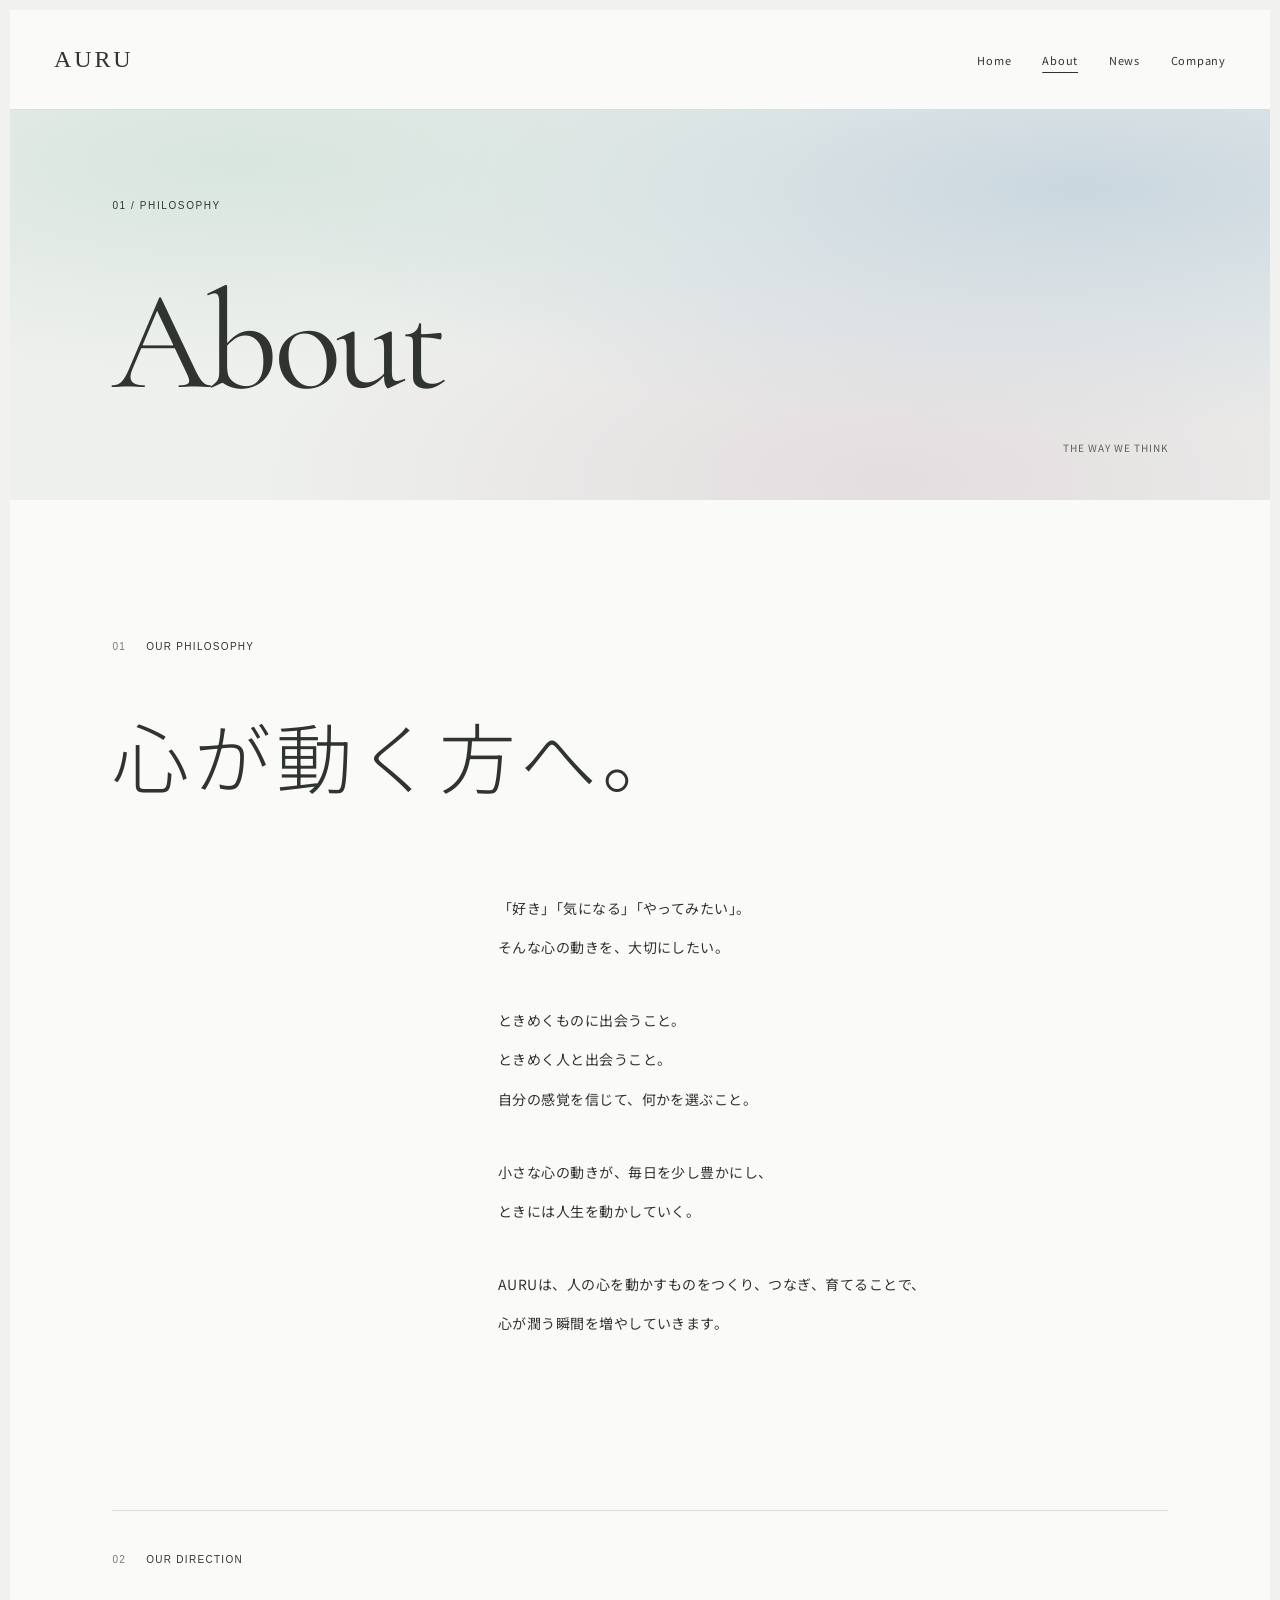
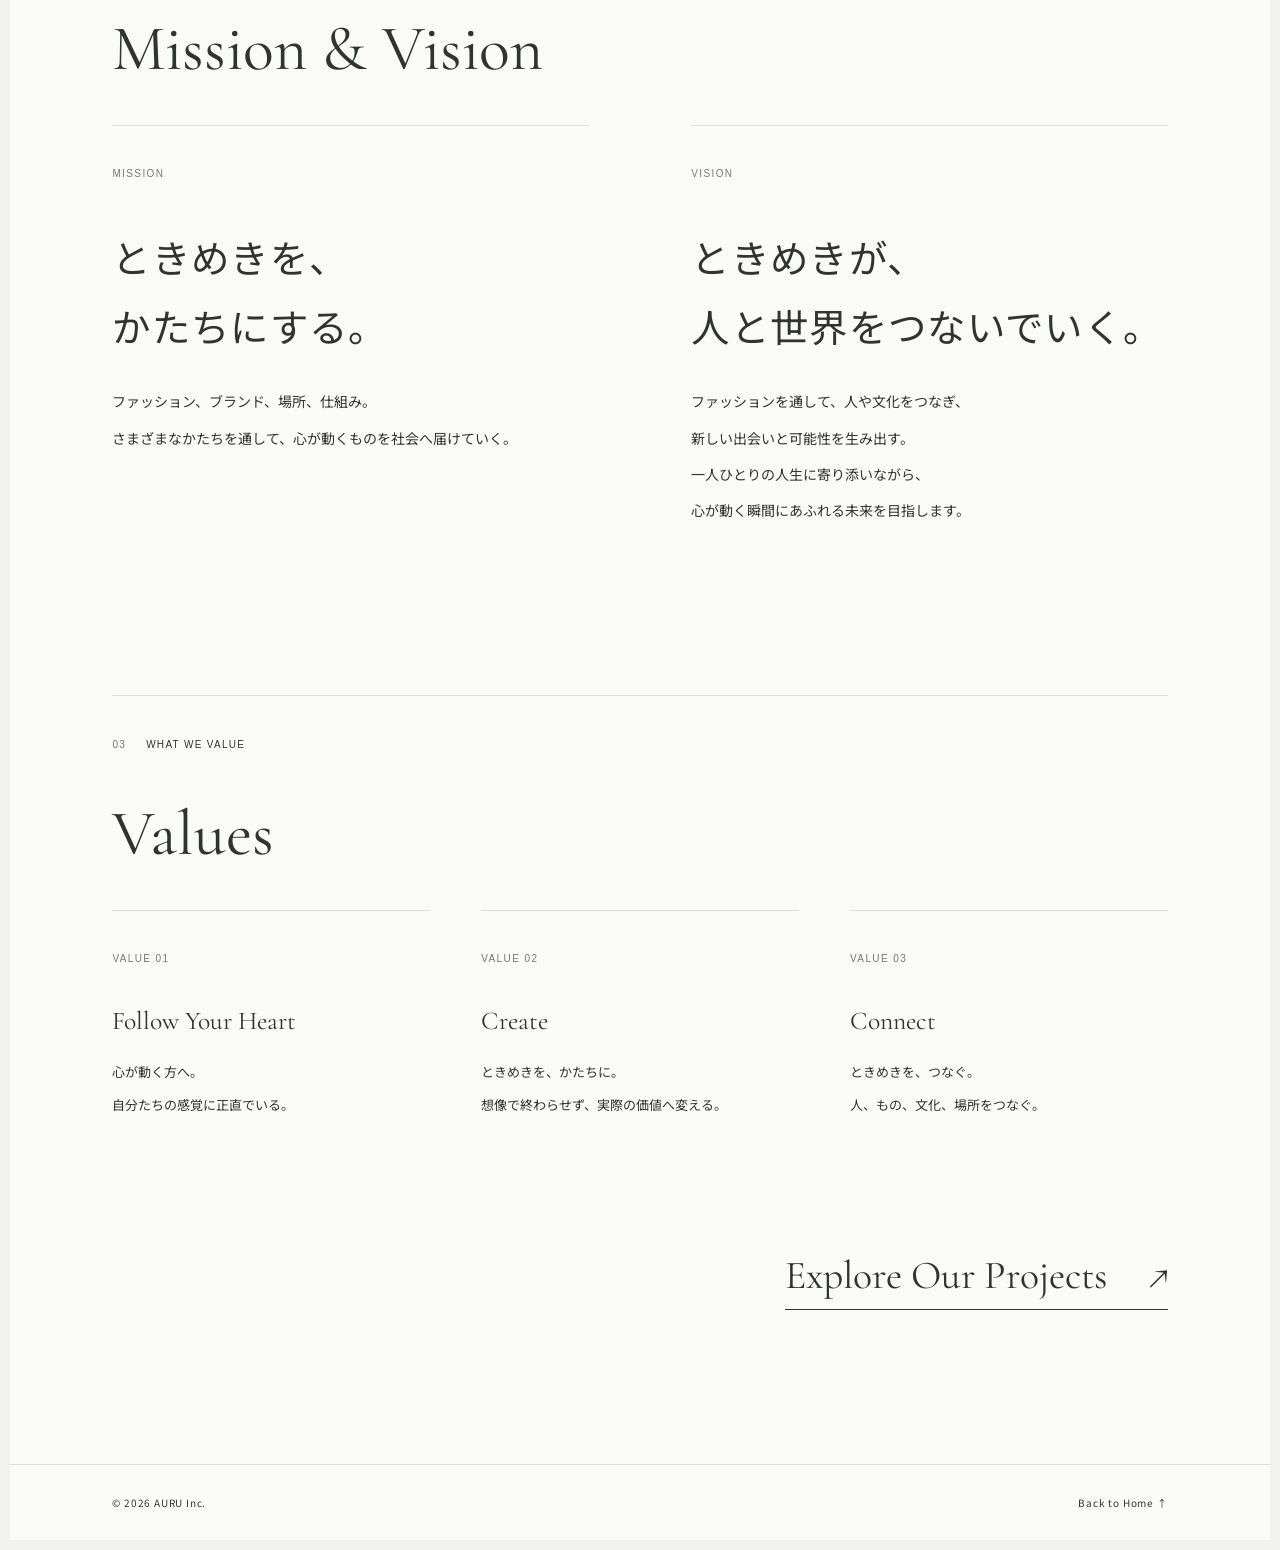
==== about/index.html @ df6d2f98 "メインメニュー修正" ====
<!doctype html>
<html lang="ja">
<head>
  <meta charset="utf-8">
  <meta name="viewport" content="width=device-width, initial-scale=1">
  <meta name="theme-color" content="#fafbf9">
  <meta name="description" content="株式会社AURU（アウル）の理念・Mission・Vision・Valuesをご紹介します。心が動くものをつくり、つなぎ、育てることで、人や文化、可能性を結びます。">
  <title>About｜理念・Mission・Vision｜株式会社AURU</title>
  <link rel="canonical" href="https://auru.co.jp/about/">
  <link rel="icon" type="image/png" href="../asset/favicon.png">
  <link rel="stylesheet" href="../asset/subpages.css">
  <link rel="stylesheet" href="../asset/about.css">
</head>
<body>
  <div class="site">
    <header class="site-header">
      <a class="brand" href="../" aria-label="AURU トップページ">AURU</a>
      <nav class="site-nav" aria-label="メインメニュー">
        <a href="../">Home</a>
        <a href="./" aria-current="page">About</a>
        <a href="../news/">News</a>
        <a href="../company/">Company</a>
      </nav>
    </header>

    <main>
      <section class="page-hero" aria-labelledby="about-page-title">
        <span class="eyebrow">01 / PHILOSOPHY</span>
        <h1 class="page-title" id="about-page-title">About</h1>
        <span class="hero-foot">THE WAY WE THINK</span>
      </section>

      <div class="content about-content">
        <!-- 理念：旧HOMEから移設 -->
        <section class="about-philosophy" aria-labelledby="about-statement-title">
          <div class="section-head"><span class="number">01</span><span>Our Philosophy</span></div>
          <h2 id="about-statement-title">心が動く方へ。</h2>
          <div class="about-philosophy__body">
            <p>「好き」「気になる」「やってみたい」。<br>そんな心の動きを、大切にしたい。</p>
            <p>ときめくものに出会うこと。<br>ときめく人と出会うこと。<br>自分の感覚を信じて、何かを選ぶこと。</p>
            <p>小さな心の動きが、毎日を少し豊かにし、<br>ときには人生を動かしていく。</p>
            <p>AURUは、人の心を動かすものをつくり、つなぎ、育てることで、<br>心が潤う瞬間を増やしていきます。</p>
          </div>
        </section>

        <section class="rule-section about-directions" aria-labelledby="directions-title">
          <div class="section-head"><span class="number">02</span><span>Our Direction</span></div>
          <h2 id="directions-title">Mission &amp; Vision</h2>
          <div class="about-directions__grid">
            <article>
              <span class="about-small-label">MISSION</span>
              <h3>ときめきを、<br>かたちにする。</h3>
              <p>ファッション、ブランド、場所、仕組み。<br>さまざまなかたちを通して、心が動くものを社会へ届けていく。</p>
            </article>
            <article>
              <span class="about-small-label">VISION</span>
              <h3>ときめきが、<br>人と世界をつないでいく。</h3>
              <p>ファッションを通して、人や文化をつなぎ、<br>新しい出会いと可能性を生み出す。<br>一人ひとりの人生に寄り添いながら、<br>心が動く瞬間にあふれる未来を目指します。</p>
            </article>
          </div>
        </section>

        <section class="rule-section about-values" aria-labelledby="values-title">
          <div class="section-head"><span class="number">03</span><span>What We Value</span></div>
          <h2 id="values-title">Values</h2>
          <div class="about-values__grid">
            <article>
              <span class="about-small-label">VALUE 01</span>
              <h3>Follow Your Heart</h3>
              <p>心が動く方へ。<br>自分たちの感覚に正直でいる。</p>
            </article>
            <article>
              <span class="about-small-label">VALUE 02</span>
              <h3>Create</h3>
              <p>ときめきを、かたちに。<br>想像で終わらせず、実際の価値へ変える。</p>
            </article>
            <article>
              <span class="about-small-label">VALUE 03</span>
              <h3>Connect</h3>
              <p>ときめきを、つなぐ。<br>人、もの、文化、場所をつなぐ。</p>
            </article>
          </div>
        </section>

        <div class="about-end">
          <a href="../#projects">Explore Our Projects <span aria-hidden="true">↗</span></a>
        </div>
      </div>
    </main>

    <footer class="site-footer">
      <span>© 2026 AURU Inc.</span>
      <a href="../">Back to Home ↑</a>
    </footer>
  </div>
</body>
</html>
---- asset/subpages.css ----
@import url('https://fonts.googleapis.com/css2?family=Cormorant+Garamond:wght@400;500&family=Noto+Sans+JP:wght@300;400;500&display=swap');

:root {
  --paper: #fafbf9;
  --outer: #f1f2f0;
  --ink: #303431;
  --muted: #757a75;
  --line: #dcded9;
  --serif: 'Cormorant Garamond', Georgia, serif;
  --sans: 'Noto Sans JP', sans-serif;
}
* { box-sizing: border-box; }
html { scroll-behavior: smooth; }
body { margin: 0; padding: 10px; background: var(--outer); color: var(--ink); font-family: var(--sans); font-weight: 400; -webkit-font-smoothing: antialiased; }
a { color: inherit; text-decoration: none; }
a:hover { opacity: .62; }
a:focus-visible { outline: 2px solid var(--ink); outline-offset: 5px; }
.site { min-height: calc(100svh - 20px); background: var(--paper); }
.site-header { height: 100px; padding: 0 clamp(22px, 3.5vw, 44px); display: flex; justify-content: space-between; align-items: center; border-bottom: 1px solid var(--line); }
.brand { font-family: Optima, 'Palatino Linotype', Georgia, serif; font-weight: 400; letter-spacing: .12em; font-size: 24px; }
.site-nav { display: flex; align-items: center; gap: clamp(12px, 2.4vw, 34px); }
.site-nav a { font-size: 11px; letter-spacing: .07em; }
.site-nav a[aria-current='page'] { text-decoration: underline; text-underline-offset: 7px; }
.page-hero { position: relative; overflow: hidden; min-height: 390px; display: flex; flex-direction: column; justify-content: space-between; padding: clamp(60px, 7vw, 105px) clamp(28px, 8vw, 150px) 45px; background: radial-gradient(ellipse at 18% 13%, #d8e5df 0, transparent 44%), radial-gradient(ellipse at 85% 20%, #cad7df 0, transparent 55%), radial-gradient(ellipse at 70% 95%, #e3dddf 0, transparent 50%), #eef0ed; }
.eyebrow { font-family: Arial, sans-serif; font-size: 10px; font-weight: 400; letter-spacing: .16em; text-transform: uppercase; }
.page-title { font-family: var(--serif); font-size: clamp(76px, 11vw, 154px); font-weight: 400; letter-spacing: -.035em; line-height: .95; margin: 35px 0 0; }
.hero-foot { align-self: flex-end; font-size: 10px; letter-spacing: .1em; color: #59635e; }
.content { padding: clamp(75px, 9vw, 145px) clamp(28px, 8vw, 150px) clamp(100px, 12vw, 170px); }
.section-head { display: flex; align-items: center; gap: 20px; font-family: Arial, sans-serif; font-size: 10px; letter-spacing: .13em; text-transform: uppercase; margin-bottom: 45px; }
.section-head .number { color: var(--muted); }
.intro { display: grid; grid-template-columns: .9fr 1.1fr; gap: clamp(35px, 8vw, 120px); margin-bottom: 110px; }
.intro h2 { margin: 0; font-weight: 300; font-size: clamp(28px, 3.2vw, 46px); line-height: 1.8; letter-spacing: .04em; }
.intro p { margin: 0; max-width: 550px; line-height: 2.7; font-size: 14px; letter-spacing: .03em; }
.rule-section { border-top: 1px solid var(--line); padding-top: 43px; margin-top: 80px; }
.rule-section h2 { margin: 0 0 38px; font-family: var(--serif); font-size: clamp(45px, 5vw, 72px); font-weight: 400; }
.data-table { margin: 0; }

.data-table > div {
  display: grid;
  grid-template-columns: 1fr 1fr;
  gap: 24px;
  padding: 27px 0;
  border-bottom: 1px solid var(--line);
  font-size: 13px;
  line-height: 2;
}

.data-table dt { color: var(--muted); }
.data-table dd { margin: 0; }
.projects { display: grid; grid-template-columns: 1fr 1fr; gap: clamp(25px, 5vw, 80px); }
.project { padding-top: 18px; border-top: 1px solid var(--line); }
.project h3 { font-family: var(--serif); font-size: 55px; font-weight: 400; margin: 0 0 9px; }
.project p { font-size: 13px; line-height: 2.3; max-width: 410px; }
.project a { display: inline-block; border-bottom: 1px solid currentColor; padding-bottom: 5px; font-size: 11px; letter-spacing: .05em; }
.empty-state { border-top: 1px solid var(--line); border-bottom: 1px solid var(--line); padding: clamp(65px, 10vw, 135px) 0; text-align: center; }
.empty-state h2 { margin: 0 0 22px; font-family: var(--serif); font-weight: 400; font-size: clamp(48px, 7vw, 82px); }
.empty-state p { margin: 0; font-size: 13px; line-height: 2.5; color: var(--muted); }
.news-list { list-style: none; margin: 0; padding: 0; border-top: 1px solid var(--line); }
.news-list li { display: grid; grid-template-columns: 120px 1fr; gap: 30px; padding: 30px 0; border-bottom: 1px solid var(--line); font-size: 13px; }
.news-list time { color: var(--muted); font-size: 11px; }
.site-footer { padding: 30px clamp(28px, 8vw, 150px); border-top: 1px solid var(--line); display: flex; justify-content: space-between; align-items: center; font-size: 10px; letter-spacing: .08em; }
@media (max-width: 700px) {
  body { padding: 6px; }
  .site-header { min-height: 78px; height: auto; padding: 20px 18px; gap: 18px; }
  .brand { font-size: 20px; }
  .site-nav { gap: 13px; flex-wrap: wrap; justify-content: flex-end; }
  .site-nav a { font-size: 10px; }
  .page-hero { min-height: 300px; padding: 63px 24px 32px; }
  .page-title { font-size: clamp(66px, 17vw, 100px); }
  .content { padding: 78px 24px 105px; }
  .intro, .projects { grid-template-columns: 1fr; gap: 32px; }
  .intro { margin-bottom: 75px; }
  .rule-section { margin-top: 60px; }
  .data-table > div { grid-template-columns: 95px 1fr; gap: 12px; font-size: 12px; }
  .site-footer { padding: 28px 24px; }
  .news-list li { grid-template-columns: 1fr; gap: 10px; }
}
@media (prefers-reduced-motion: reduce) { html { scroll-behavior: auto; } }


/* ========================================
   PROJECT LINKS
======================================== */

.project-links {
  display: flex;
  align-items: center;
  flex-wrap: wrap;
  gap: 14px 30px;
  margin-top: 25px;
}

.project-links .coming-soon {
  font-size: 11px;
  letter-spacing: .05em;
  color: var(--muted);
}
---- asset/about.css ----
/* ABOUT専用CSS：共通デザインはsubpages.cssを使用 */
.about-content { padding-top: clamp(95px, 11vw, 165px); }
.about-philosophy { max-width: 1120px; }
.about-philosophy > h2 { margin: 0 0 clamp(55px, 6vw, 95px); font-weight: 300; font-size: clamp(43px, 6vw, 90px); line-height: 1.5; letter-spacing: .06em; }
.about-philosophy__body { margin-left: auto; max-width: 670px; }
.about-philosophy__body p { margin: 0 0 34px; font-size: 14px; line-height: 2.8; letter-spacing: .035em; }
.about-philosophy__body p:last-child { margin-bottom: 0; }
.about-directions, .about-values { margin-top: clamp(120px, 13vw, 190px); }
.about-directions__grid { display: grid; grid-template-columns: repeat(2, minmax(0, 1fr)); gap: clamp(45px, 8vw, 125px); }
.about-directions__grid article, .about-values__grid article { border-top: 1px solid var(--line); padding-top: 32px; }
.about-small-label { font: 400 10px Arial, sans-serif; color: var(--muted); letter-spacing: .14em; }
.about-directions h3 { margin: 40px 0 23px; font-weight: 400; font-size: clamp(25px, 3vw, 42px); line-height: 1.8; letter-spacing: .035em; }
.about-directions p { font-size: 14px; line-height: 2.6; margin: 0; }
.about-values__grid { display: grid; grid-template-columns: repeat(3, minmax(0, 1fr)); gap: clamp(22px, 4vw, 65px); }
.about-values h3 { margin: 38px 0 20px; font-size: clamp(19px, 2vw, 26px); font-family: var(--serif); font-weight: 400; }
.about-values p { margin: 0; font-size: 13px; line-height: 2.5; }
.about-end { margin-top: 130px; text-align: right; }
.about-end a { display: inline-flex; gap: 42px; padding: 0 0 10px; font-family: var(--serif); font-size: clamp(24px, 3.1vw, 40px); border-bottom: 1px solid currentColor; }
@media (max-width: 700px) {
  .about-philosophy > h2 { margin-bottom: 45px; }
  .about-philosophy__body { margin-left: 0; }
  .about-philosophy__body p { font-size: 13px; }
  .about-directions__grid, .about-values__grid { grid-template-columns: 1fr; gap: 40px; }
  .about-directions, .about-values { margin-top: 100px; }
  .about-directions h3, .about-values h3 { margin-top: 25px; }
  .about-end { margin-top: 90px; text-align: left; }
}
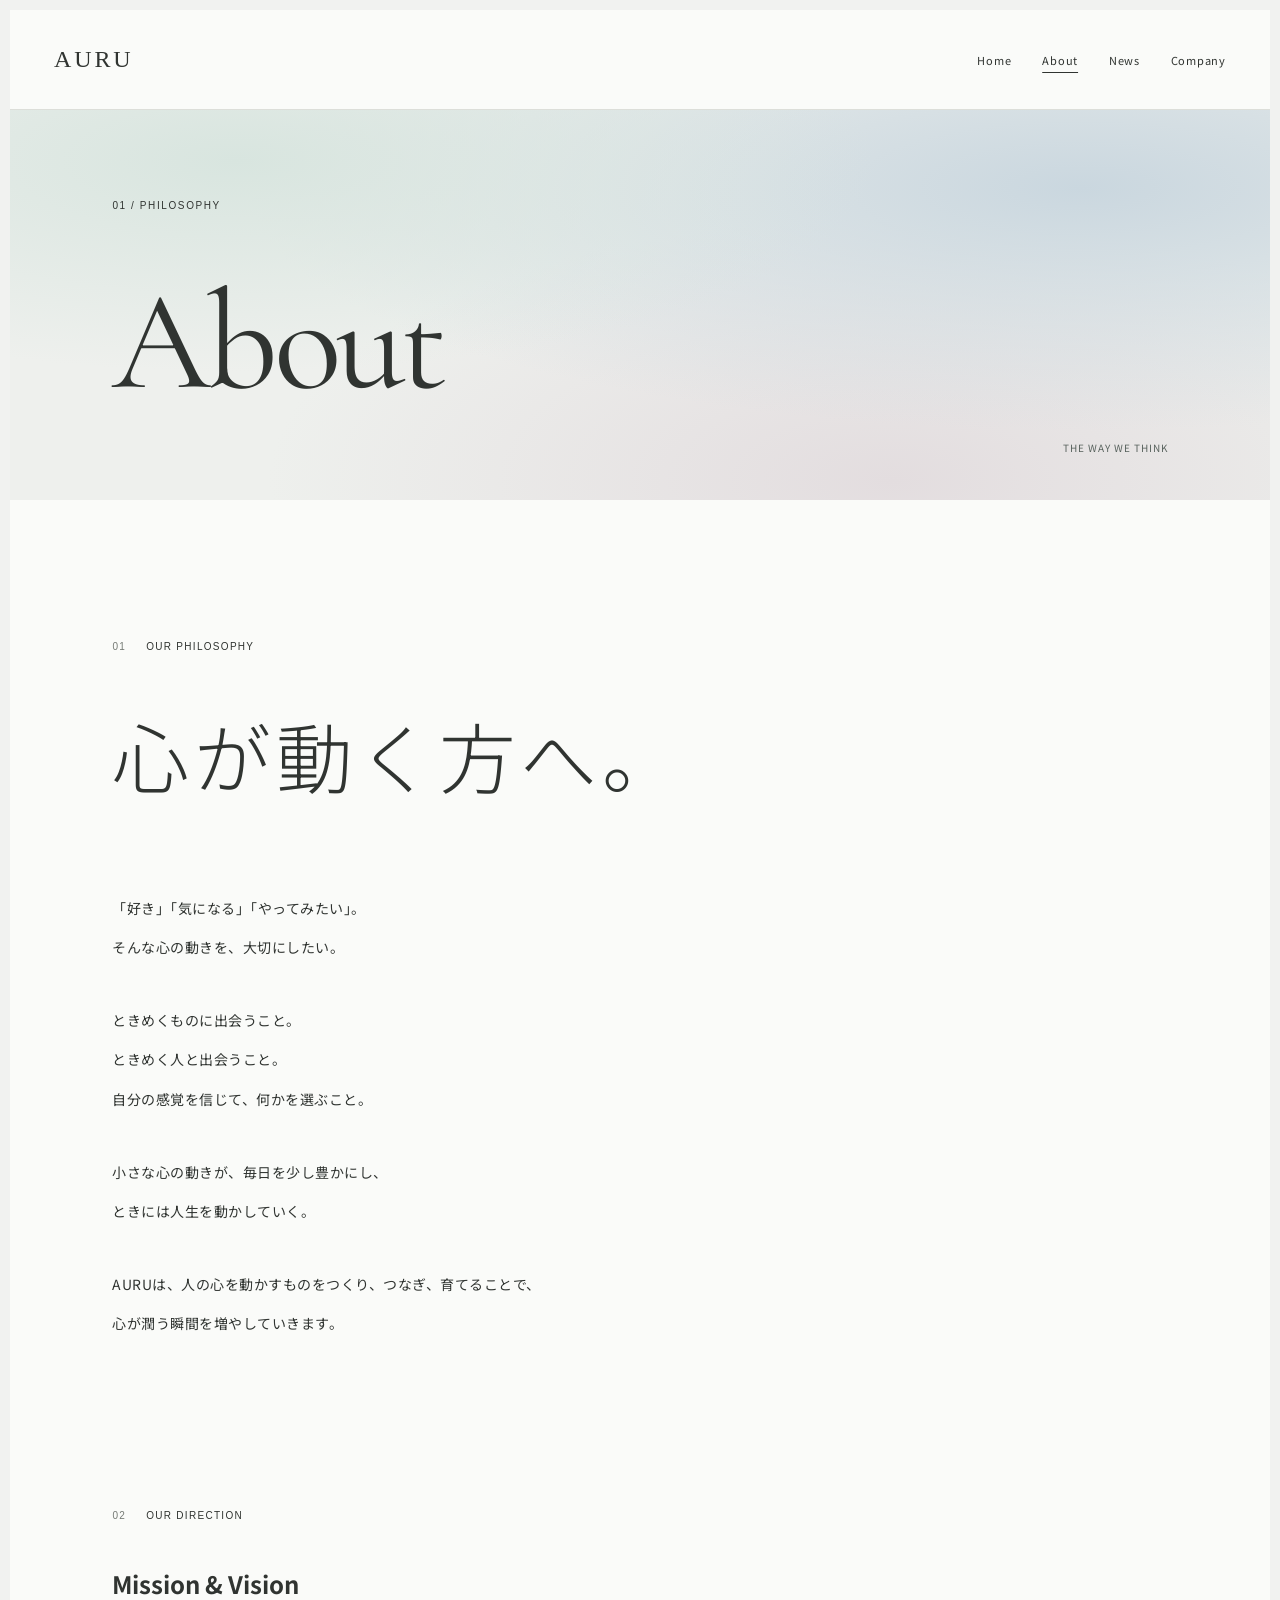
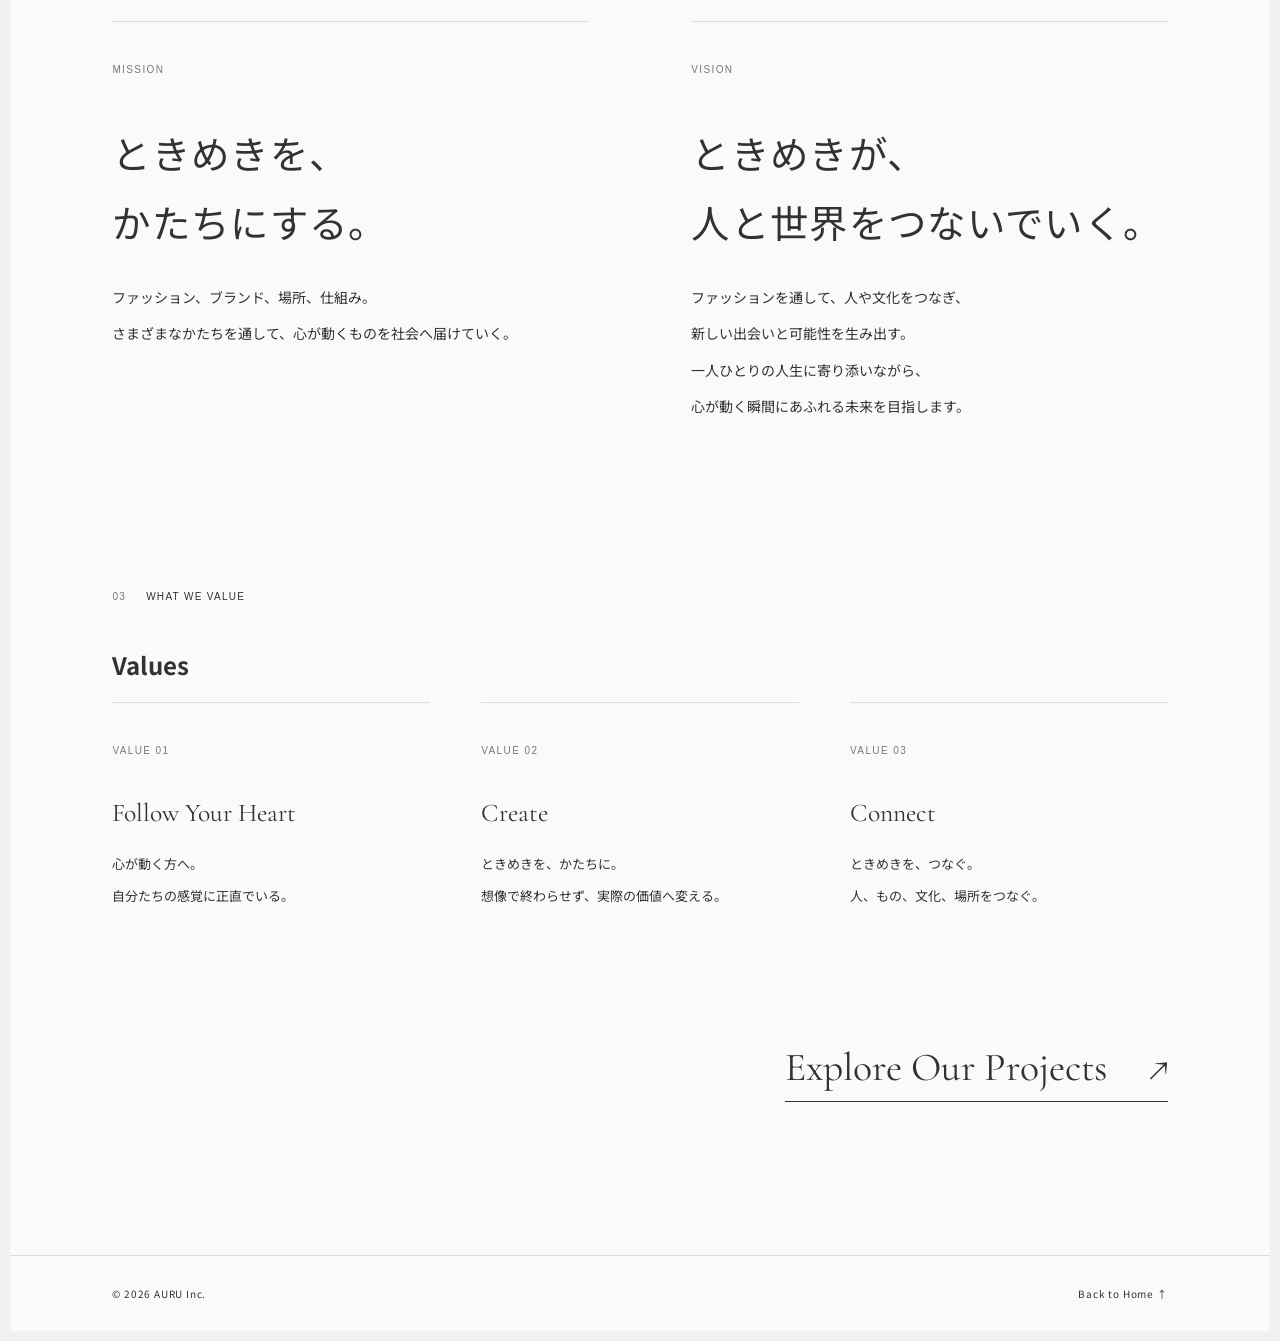
==== commit 2b20e4df: "CSS整理とサイトマップ更新" ====
--- a/about/index.html
+++ b/about/index.html
@@ -7,9 +7,10 @@
   <meta name="description" content="株式会社AURU（アウル）の理念・Mission・Vision・Valuesをご紹介します。心が動くものをつくり、つなぎ、育てることで、人や文化、可能性を結びます。">
   <title>About｜理念・Mission・Vision｜株式会社AURU</title>
   <link rel="canonical" href="https://auru.co.jp/about/">
-  <link rel="icon" type="image/png" href="../asset/favicon.png">
-  <link rel="stylesheet" href="../asset/subpages.css">
-  <link rel="stylesheet" href="../asset/about.css">
+  <link rel="icon" type="image/png" href="../assets/images/favicon.png">
+  <link rel="stylesheet" href="../assets/css/common.css">
+  <link rel="stylesheet" href="../assets/css/about.css">
+
 </head>
 <body>
   <div class="site">
--- a/assets/css/common.css
+++ b/assets/css/common.css
@@ -0,0 +1,142 @@
+/* ======================================================
+   AURU / COMMON
+   HOME・ABOUT・COMPANY・NEWS 共通の基本設定
+   ※ ページ専用CSSより先に読み込む
+====================================================== */
+
+@import url('https://fonts.googleapis.com/css2?family=Cormorant+Garamond:wght@400;500&family=Noto+Sans+JP:wght@300;400;500&display=swap');
+
+:root {
+  --paper: #fafbf9;
+  --outer: #f1f2f0;
+  --ink: #303431;
+  --muted: #757a75;
+  --line: #dcded9;
+  --serif: 'Cormorant Garamond', Georgia, serif;
+  --sans: 'Noto Sans JP', sans-serif;
+}
+
+/* Base */
+* { box-sizing: border-box; }
+html { scroll-behavior: smooth; }
+body {
+  margin: 0;
+  padding: 10px;
+  background: var(--outer);
+  color: var(--ink);
+  font-family: var(--sans);
+  font-weight: 400;
+  -webkit-font-smoothing: antialiased;
+}
+a { color: inherit; text-decoration: none; }
+a:hover { opacity: .62; }
+a:focus-visible { outline: 2px solid var(--ink); outline-offset: 5px; }
+.site { min-height: calc(100svh - 20px); background: var(--paper); }
+
+/* Shared header */
+.site-header {
+  height: 100px;
+  padding: 0 clamp(22px, 3.5vw, 44px);
+  display: flex;
+  justify-content: space-between;
+  align-items: center;
+  border-bottom: 1px solid var(--line);
+}
+.brand {
+  font-family: Optima, 'Palatino Linotype', Georgia, serif;
+  font-weight: 400;
+  letter-spacing: .12em;
+  font-size: 24px;
+}
+.site-nav {
+  display: flex;
+  align-items: center;
+  gap: clamp(12px, 2.4vw, 34px);
+}
+.site-nav a { font-size: 11px; letter-spacing: .07em; }
+.site-nav a[aria-current='page'] {
+  text-decoration: underline;
+  text-underline-offset: 7px;
+}
+
+/* Shared inner-page title */
+.page-hero {
+  position: relative;
+  overflow: hidden;
+  min-height: 390px;
+  display: flex;
+  flex-direction: column;
+  justify-content: space-between;
+  padding: clamp(60px, 7vw, 105px) clamp(28px, 8vw, 150px) 45px;
+  background:
+    radial-gradient(ellipse at 18% 13%, #d8e5df 0, transparent 44%),
+    radial-gradient(ellipse at 85% 20%, #cad7df 0, transparent 55%),
+    radial-gradient(ellipse at 70% 95%, #e3dddf 0, transparent 50%),
+    #eef0ed;
+}
+.eyebrow {
+  font-family: Arial, sans-serif;
+  font-size: 10px;
+  font-weight: 400;
+  letter-spacing: .16em;
+  text-transform: uppercase;
+}
+.page-title {
+  font-family: var(--serif);
+  font-size: clamp(76px, 11vw, 154px);
+  font-weight: 400;
+  letter-spacing: -.035em;
+  line-height: .95;
+  margin: 35px 0 0;
+}
+.hero-foot {
+  align-self: flex-end;
+  font-size: 10px;
+  letter-spacing: .1em;
+  color: #59635e;
+}
+
+/* Shared inner-page layout */
+.content {
+  padding: clamp(75px, 9vw, 145px) clamp(28px, 8vw, 150px)
+           clamp(100px, 12vw, 170px);
+}
+.section-head {
+  display: flex;
+  align-items: center;
+  gap: 20px;
+  font-family: Arial, sans-serif;
+  font-size: 10px;
+  letter-spacing: .13em;
+  text-transform: uppercase;
+  margin-bottom: 45px;
+}
+.section-head .number { color: var(--muted); }
+
+/* Shared footer */
+.site-footer {
+  padding: 30px clamp(28px, 8vw, 150px);
+  border-top: 1px solid var(--line);
+  display: flex;
+  justify-content: space-between;
+  align-items: center;
+  font-size: 10px;
+  letter-spacing: .08em;
+}
+
+/* Mobile */
+@media (max-width: 700px) {
+  body { padding: 6px; }
+  .site-header { min-height: 78px; height: auto; padding: 20px 18px; gap: 18px; }
+  .brand { font-size: 20px; }
+  .site-nav { gap: 13px; flex-wrap: wrap; justify-content: flex-end; }
+  .site-nav a { font-size: 10px; }
+  .page-hero { min-height: 300px; padding: 63px 24px 32px; }
+  .page-title { font-size: clamp(66px, 17vw, 100px); }
+  .content { padding: 78px 24px 105px; }
+  .site-footer { padding: 28px 24px; }
+}
+
+@media (prefers-reduced-motion: reduce) {
+  html { scroll-behavior: auto; }
+}
--- a/assets/css/about.css
+++ b/assets/css/about.css
@@ -0,0 +1,31 @@
+/* ABOUT専用CSS：共通デザインはsubpages.cssを使用 */
+.about-content { padding-top: clamp(95px, 11vw, 165px); }
+.about-philosophy { max-width: 1120px; }
+.about-philosophy > h2 { margin: 0 0 clamp(55px, 6vw, 95px); font-weight: 300; font-size: clamp(43px, 6vw, 90px); line-height: 1.5; letter-spacing: .06em; }
+
+.about-philosophy__body {
+  margin-left: 0;
+  max-width: 670px;
+}
+.about-philosophy__body p { margin: 0 0 34px; font-size: 14px; line-height: 2.8; letter-spacing: .035em; }
+.about-philosophy__body p:last-child { margin-bottom: 0; }
+.about-directions, .about-values { margin-top: clamp(120px, 13vw, 190px); }
+.about-directions__grid { display: grid; grid-template-columns: repeat(2, minmax(0, 1fr)); gap: clamp(45px, 8vw, 125px); }
+.about-directions__grid article, .about-values__grid article { border-top: 1px solid var(--line); padding-top: 32px; }
+.about-small-label { font: 400 10px Arial, sans-serif; color: var(--muted); letter-spacing: .14em; }
+.about-directions h3 { margin: 40px 0 23px; font-weight: 400; font-size: clamp(25px, 3vw, 42px); line-height: 1.8; letter-spacing: .035em; }
+.about-directions p { font-size: 14px; line-height: 2.6; margin: 0; }
+.about-values__grid { display: grid; grid-template-columns: repeat(3, minmax(0, 1fr)); gap: clamp(22px, 4vw, 65px); }
+.about-values h3 { margin: 38px 0 20px; font-size: clamp(19px, 2vw, 26px); font-family: var(--serif); font-weight: 400; }
+.about-values p { margin: 0; font-size: 13px; line-height: 2.5; }
+.about-end { margin-top: 130px; text-align: right; }
+.about-end a { display: inline-flex; gap: 42px; padding: 0 0 10px; font-family: var(--serif); font-size: clamp(24px, 3.1vw, 40px); border-bottom: 1px solid currentColor; }
+@media (max-width: 700px) {
+  .about-philosophy > h2 { margin-bottom: 45px; }
+  .about-philosophy__body { margin-left: 0; }
+  .about-philosophy__body p { font-size: 13px; }
+  .about-directions__grid, .about-values__grid { grid-template-columns: 1fr; gap: 40px; }
+  .about-directions, .about-values { margin-top: 100px; }
+  .about-directions h3, .about-values h3 { margin-top: 25px; }
+  .about-end { margin-top: 90px; text-align: left; }
+}
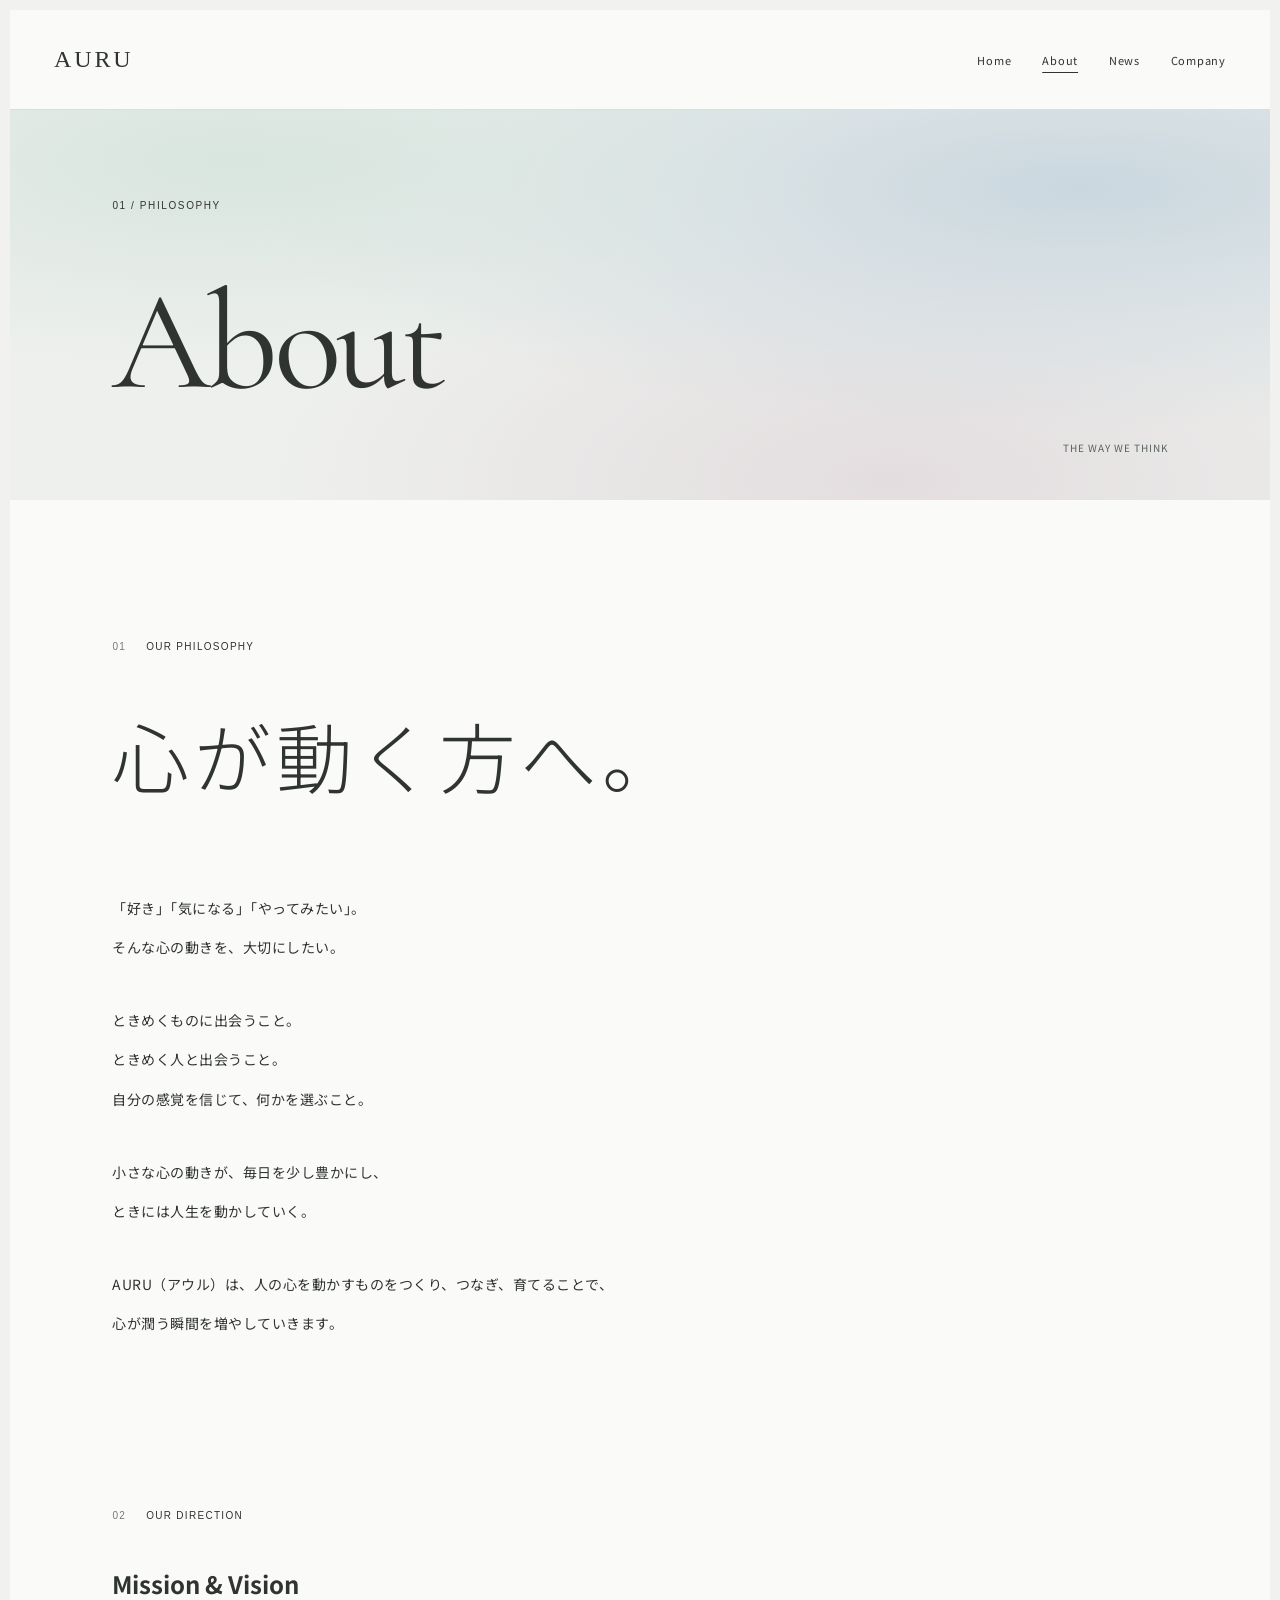
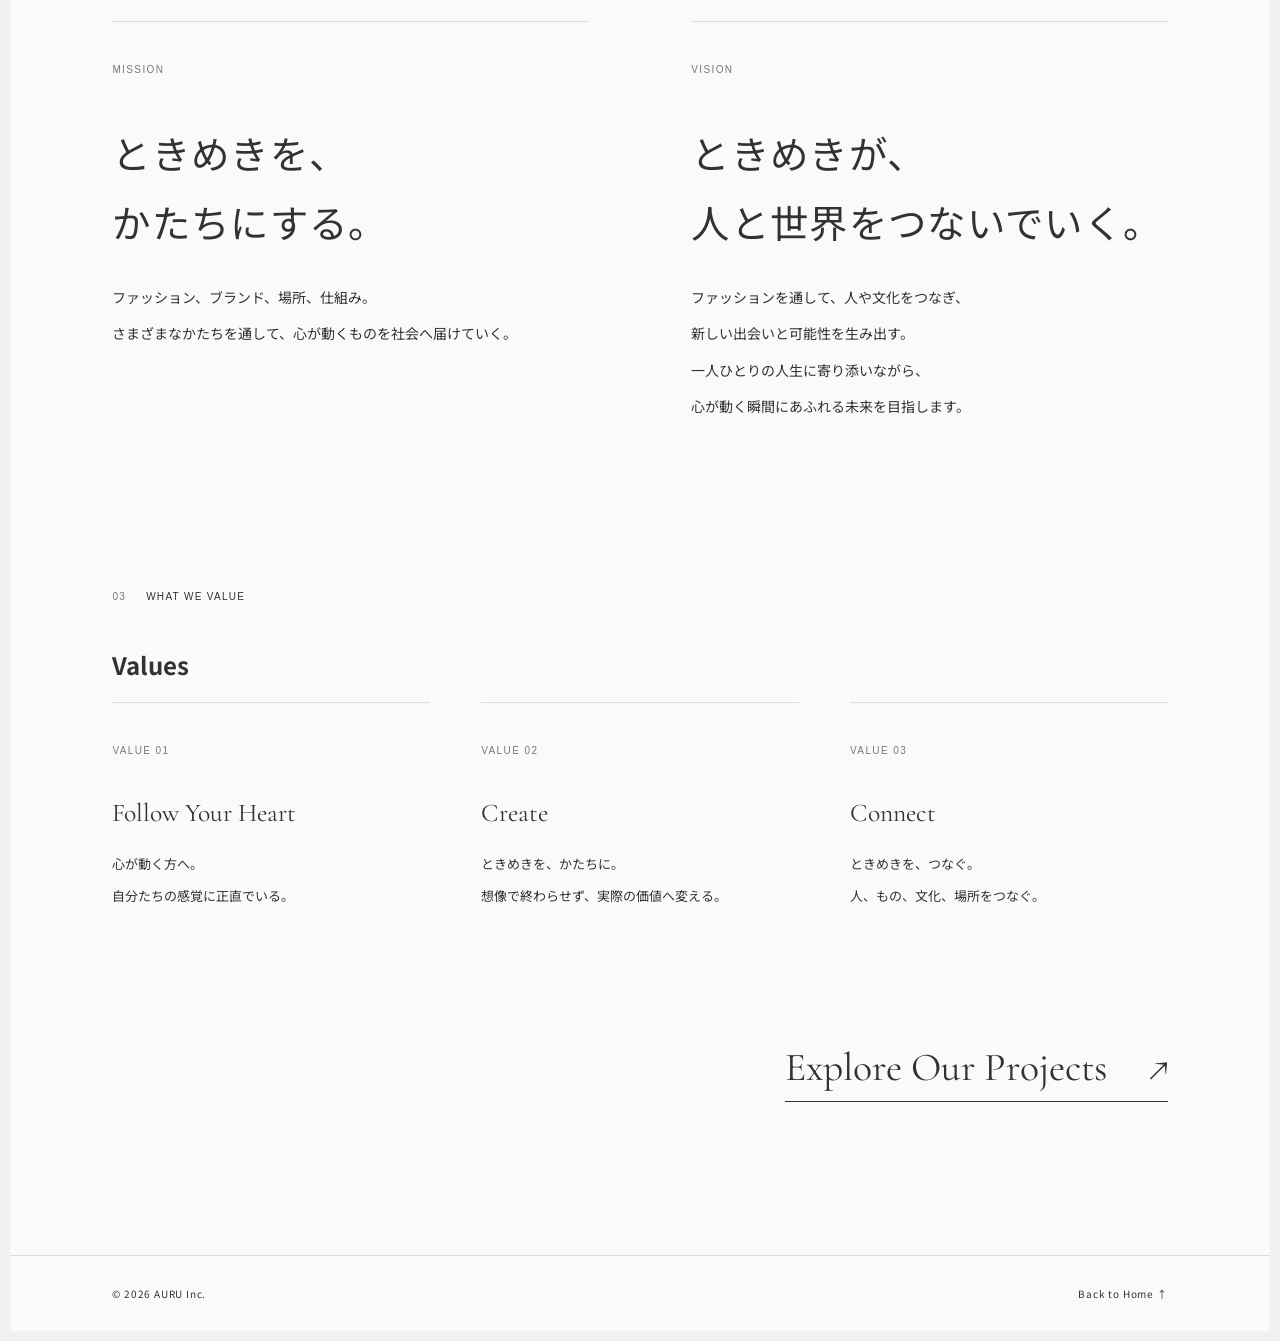
==== commit 097987f5: "SEO対策" ====
--- a/about/index.html
+++ b/about/index.html
@@ -5,7 +5,7 @@
   <meta name="viewport" content="width=device-width, initial-scale=1">
   <meta name="theme-color" content="#fafbf9">
   <meta name="description" content="株式会社AURU（アウル）の理念・Mission・Vision・Valuesをご紹介します。心が動くものをつくり、つなぎ、育てることで、人や文化、可能性を結びます。">
-  <title>About｜理念・Mission・Vision｜株式会社AURU</title>
+  <title>About｜理念・Mission・Vision｜株式会社AURU（アウル）</title>
   <link rel="canonical" href="https://auru.co.jp/about/">
   <link rel="icon" type="image/png" href="../assets/images/favicon.png">
   <link rel="stylesheet" href="../assets/css/common.css">
@@ -40,7 +40,7 @@
             <p>「好き」「気になる」「やってみたい」。<br>そんな心の動きを、大切にしたい。</p>
             <p>ときめくものに出会うこと。<br>ときめく人と出会うこと。<br>自分の感覚を信じて、何かを選ぶこと。</p>
             <p>小さな心の動きが、毎日を少し豊かにし、<br>ときには人生を動かしていく。</p>
-            <p>AURUは、人の心を動かすものをつくり、つなぎ、育てることで、<br>心が潤う瞬間を増やしていきます。</p>
+            <p>AURU（アウル）は、人の心を動かすものをつくり、つなぎ、育てることで、<br>心が潤う瞬間を増やしていきます。</p>
           </div>
         </section>
 
